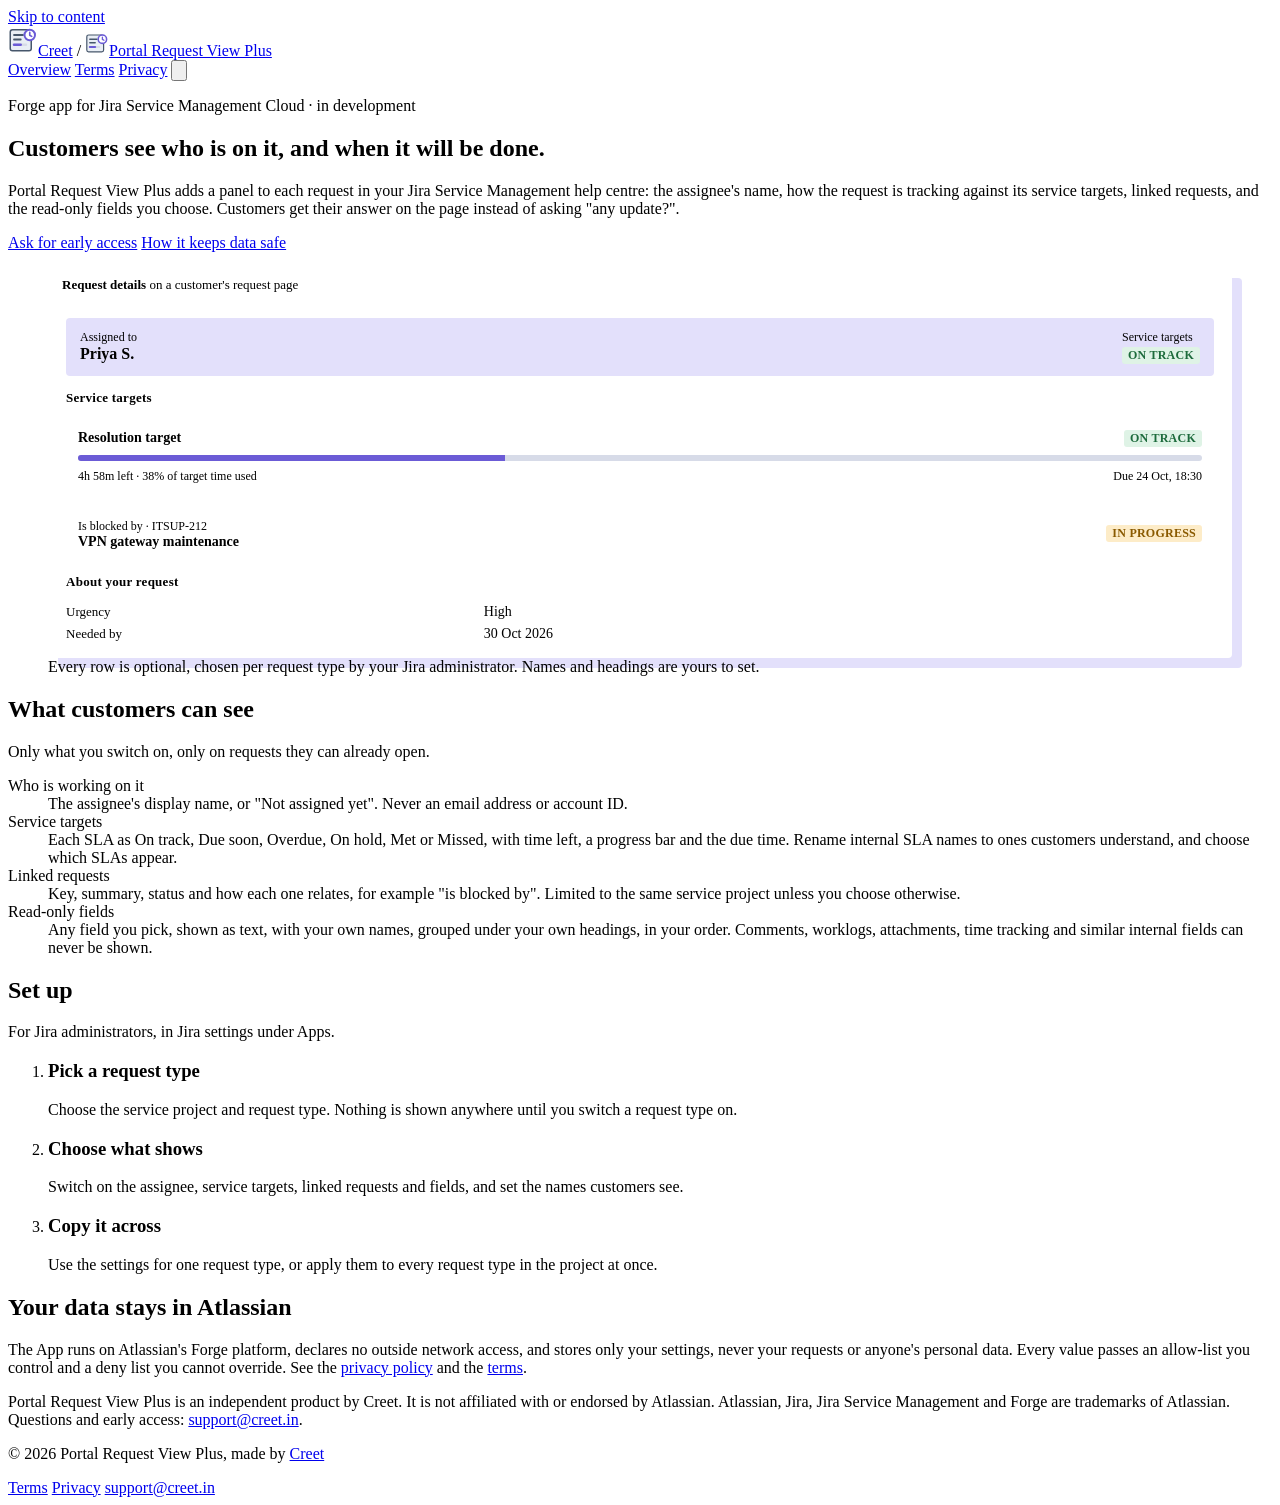
==== index.html @ 69ab5a92 "Add Portal Request View Plus pages: overview, terms, privacy Linked from the app's Forge distributio" ====
<!doctype html>
<html lang="en">
<head>
<meta charset="utf-8"><meta name="viewport" content="width=device-width,initial-scale=1">
<script>try{var t=localStorage.getItem('creet-theme');if(t==='light'||t==='dark')document.documentElement.setAttribute('data-theme',t)}catch(e){}</script>
<title>Portal Request View Plus – show customers who is on it and when it will be done</title>
<meta name="description" content="A Forge app for Jira Service Management Cloud that shows customers, on their request page, the assignee, how the request is tracking against its service targets, linked requests and the read-only fields you choose.">
<meta property="og:type" content="website">
<meta property="og:url" content="https://creet.in/portal-request-view/">
<meta property="og:title" content="Portal Request View Plus">
<meta property="og:description" content="Show Jira Service Management customers who is on their request and when it will be done.">
<link rel="icon" href="icon.svg" type="image/svg+xml">
<link rel="preconnect" href="https://fonts.googleapis.com">
<link rel="preconnect" href="https://fonts.gstatic.com" crossorigin>
<link rel="stylesheet" href="https://fonts.googleapis.com/css2?family=Archivo:wdth,wght@62..125,400..800&family=Courier+Prime&display=swap">
<link rel="stylesheet" href="../styles.css">
<link rel="stylesheet" href="prv.css">
</head>
<body>
<a class="skip" href="#main">Skip to content</a>

<header class="wrap">
  <div class="head-row">
    <div class="brand">
      <a class="mark" href="../"><img src="../icon.svg" alt="" width="30" height="30">Creet</a>
      <span class="sep" aria-hidden="true">/</span>
      <a class="product" href="./"><img src="icon.svg" alt="" width="24" height="24">Portal Request View Plus</a>
    </div>
    <nav class="site-nav" aria-label="Main">
      <a href="./" aria-current="page">Overview</a>
      <a href="terms.html">Terms</a>
      <a href="privacy.html">Privacy</a>
      <button class="theme-toggle" type="button" aria-label="Switch colour theme"><svg class="i-moon" viewBox="0 0 24 24" aria-hidden="true"><path d="M20 14.5A8 8 0 0 1 9.5 4a8 8 0 1 0 10.5 10.5z" fill="none" stroke="currentColor" stroke-width="1.8" stroke-linejoin="round"/></svg><svg class="i-sun" viewBox="0 0 24 24" aria-hidden="true"><circle cx="12" cy="12" r="4" fill="none" stroke="currentColor" stroke-width="1.8"/><path d="M12 2.5V5M12 19v2.5M2.5 12H5M19 12h2.5M5.3 5.3l1.8 1.8M16.9 16.9l1.8 1.8M5.3 18.7l1.8-1.8M16.9 7.1l1.8-1.8" stroke="currentColor" stroke-width="1.8" stroke-linecap="round"/></svg></button>
    </nav>
  </div>
</header>

<main id="main">
  <section class="product-hero wrap">
    <div>
      <p class="kind"><span class="sw sw-lilac"></span>Forge app for Jira Service Management Cloud · in development</p>
      <h1 class="ruled">Customers see who is on it, and when it will be done.</h1>
      <p class="lead">Portal Request View Plus adds a panel to each request in your Jira Service Management help centre: the assignee's name, how the request is tracking against its service targets, linked requests, and the read-only fields you choose. Customers get their answer on the page instead of asking "any update?".</p>
      <p class="actions">
        <a class="btn btn-primary" href="mailto:support@creet.in?subject=Portal%20Request%20View%20Plus%20early%20access">Ask for early access</a>
        <a class="btn" href="#data">How it keeps data safe</a>
      </p>
    </div>

    <figure>
      <div class="panel-frame" aria-label="Example of the customer panel">
        <div class="panel-bar"><b>Request details</b> on a customer's request page</div>
        <div class="panel-body">
          <div class="p-summary">
            <div><span class="p-label">Assigned to</span><span class="p-value">Priya S.</span></div>
            <div><span class="p-label">Service targets</span><span class="p-lozenge p-ok">On track</span></div>
          </div>
          <p class="p-head">Service targets</p>
          <div class="p-card">
            <div class="p-row"><b>Resolution target</b><span class="p-lozenge p-ok">On track</span></div>
            <div class="p-bar"><span style="width:38%"></span></div>
            <div class="p-row p-sub"><span>4h 58m left · 38% of target time used</span><span>Due 24 Oct, 18:30</span></div>
          </div>
          <div class="p-card">
            <div class="p-row"><span><span class="p-sub">Is blocked by · ITSUP-212</span><br><b>VPN gateway maintenance</b></span><span class="p-lozenge p-soon">In progress</span></div>
          </div>
          <p class="p-head">About your request</p>
          <dl class="p-fields">
            <dt>Urgency</dt><dd>High</dd>
            <dt>Needed by</dt><dd>30 Oct 2026</dd>
          </dl>
        </div>
      </div>
      <figcaption>Every row is optional, chosen per request type by your Jira administrator. Names and headings are yours to set.</figcaption>
    </figure>
  </section>

  <section id="features" class="section wrap">
    <div class="section-head">
      <h2>What customers can see</h2>
      <p>Only what you switch on, only on requests they can already open.</p>
    </div>
    <dl class="spec">
      <div><dt>Who is working on it</dt><dd>The assignee's display name, or "Not assigned yet". Never an email address or account ID.</dd></div>
      <div><dt>Service targets</dt><dd>Each SLA as On track, Due soon, Overdue, On hold, Met or Missed, with time left, a progress bar and the due time. Rename internal SLA names to ones customers understand, and choose which SLAs appear.</dd></div>
      <div><dt>Linked requests</dt><dd>Key, summary, status and how each one relates, for example "is blocked by". Limited to the same service project unless you choose otherwise.</dd></div>
      <div><dt>Read-only fields</dt><dd>Any field you pick, shown as text, with your own names, grouped under your own headings, in your order. Comments, worklogs, attachments, time tracking and similar internal fields can never be shown.</dd></div>
    </dl>
  </section>

  <section id="setup" class="section wrap">
    <div class="section-head">
      <h2>Set up</h2>
      <p>For Jira administrators, in Jira settings under Apps.</p>
    </div>
    <ol class="steps">
      <li><h3>Pick a request type</h3><p>Choose the service project and request type. Nothing is shown anywhere until you switch a request type on.</p></li>
      <li><h3>Choose what shows</h3><p>Switch on the assignee, service targets, linked requests and fields, and set the names customers see.</p></li>
      <li><h3>Copy it across</h3><p>Use the settings for one request type, or apply them to every request type in the project at once.</p></li>
    </ol>
  </section>

  <section id="data" class="section wrap">
    <div class="section-head">
      <h2>Your data stays in Atlassian</h2>
      <p>The App runs on Atlassian's Forge platform, declares no outside network access, and stores only your settings, never your requests or anyone's personal data. Every value passes an allow-list you control and a deny list you cannot override. See the <a href="privacy.html">privacy policy</a> and the <a href="terms.html">terms</a>.</p>
    </div>
    <p class="note">Portal Request View Plus is an independent product by Creet. It is not affiliated with or endorsed by Atlassian. Atlassian, Jira, Jira Service Management and Forge are trademarks of Atlassian. Questions and early access: <a href="mailto:support@creet.in">support@creet.in</a>.</p>
  </section>
</main>

<footer class="wrap">
  <div class="foot-row">
    <p>© 2026 Portal Request View Plus, made by <a href="../">Creet</a></p>
    <nav aria-label="Legal">
      <a href="terms.html">Terms</a>
      <a href="privacy.html">Privacy</a>
      <a href="mailto:support@creet.in">support@creet.in</a>
    </nav>
  </div>
</footer>
<script src="../theme.js"></script>
</body>
</html>
---- prv.css ----
/* Portal Request View Plus pages: the shared styles.css plus this tool's carbon colour (lilac) and the panel mock-up. */
:root{
  --lilac:#e3e0fb;--lilac-mark:#6b5bd6;--copy-lilac:#e3e0fb;
  --ok-bg:#dff3e6;--ok-ink:#1d6b3c;--soon-bg:#fdecc8;--soon-ink:#8a5a00;--bar:#d7dbe8;--bar-fill:#6b5bd6;
}
@media (prefers-color-scheme:dark){
  :root:not([data-theme="light"]){--lilac:#2b2753;--lilac-mark:#a99cff;--copy-lilac:#4a4390;--ok-bg:#1c392b;--ok-ink:#8fe0ae;--soon-bg:#3d3216;--soon-ink:#f5cf74;--bar:#343b68;--bar-fill:#a99cff}
}
:root[data-theme="dark"]{--lilac:#2b2753;--lilac-mark:#a99cff;--copy-lilac:#4a4390;--ok-bg:#1c392b;--ok-ink:#8fe0ae;--soon-bg:#3d3216;--soon-ink:#f5cf74;--bar:#343b68;--bar-fill:#a99cff}

.sw-lilac{background:var(--lilac-mark)}
.legal .notice{background:var(--lilac)}

/* A static picture of the customer panel, drawn with HTML so it stays sharp and follows the theme. */
.panel-frame{border:1.5px solid var(--ink);border-radius:4px;background:var(--sheet);overflow:hidden;box-shadow:10px 10px 0 var(--copy-lilac)}
.panel-bar{padding:9px 14px;border-bottom:1px solid var(--rule);font-size:13px;color:var(--ink-soft)}
.panel-bar b{color:var(--ink);font-weight:600}
.panel-body{padding:16px 18px;display:grid;gap:14px}
.p-summary{display:flex;justify-content:space-between;align-items:center;gap:12px;padding:12px 14px;border-radius:4px;background:var(--lilac)}
.p-label{display:block;font-size:12px;color:var(--ink-soft)}
.p-value{font-weight:700}
.p-lozenge{display:inline-block;padding:1px 6px;border-radius:3px;font-size:12px;font-weight:700;text-transform:uppercase;letter-spacing:.02em}
.p-ok{background:var(--ok-bg);color:var(--ok-ink)}
.p-soon{background:var(--soon-bg);color:var(--soon-ink)}
.p-head{margin:0;font-size:13px;font-weight:800;letter-spacing:.02em}
.p-card{border:1px solid var(--rule);border-radius:4px;padding:10px 12px;display:grid;gap:8px}
.p-row{display:flex;justify-content:space-between;align-items:center;gap:12px;font-size:14px}
.p-sub{font-size:12px;color:var(--ink-soft)}
.p-bar{height:6px;border-radius:3px;background:var(--bar);overflow:hidden}
.p-bar span{display:block;height:100%;background:var(--bar-fill)}
.p-fields{display:grid;grid-template-columns:minmax(7rem,35%) 1fr;gap:6px 16px;font-size:14px;margin:0}
.p-fields dt{color:var(--ink-soft);font-size:13px}
.p-fields dd{margin:0}
@media (max-width:560px){.p-summary{flex-direction:column;align-items:flex-start}}
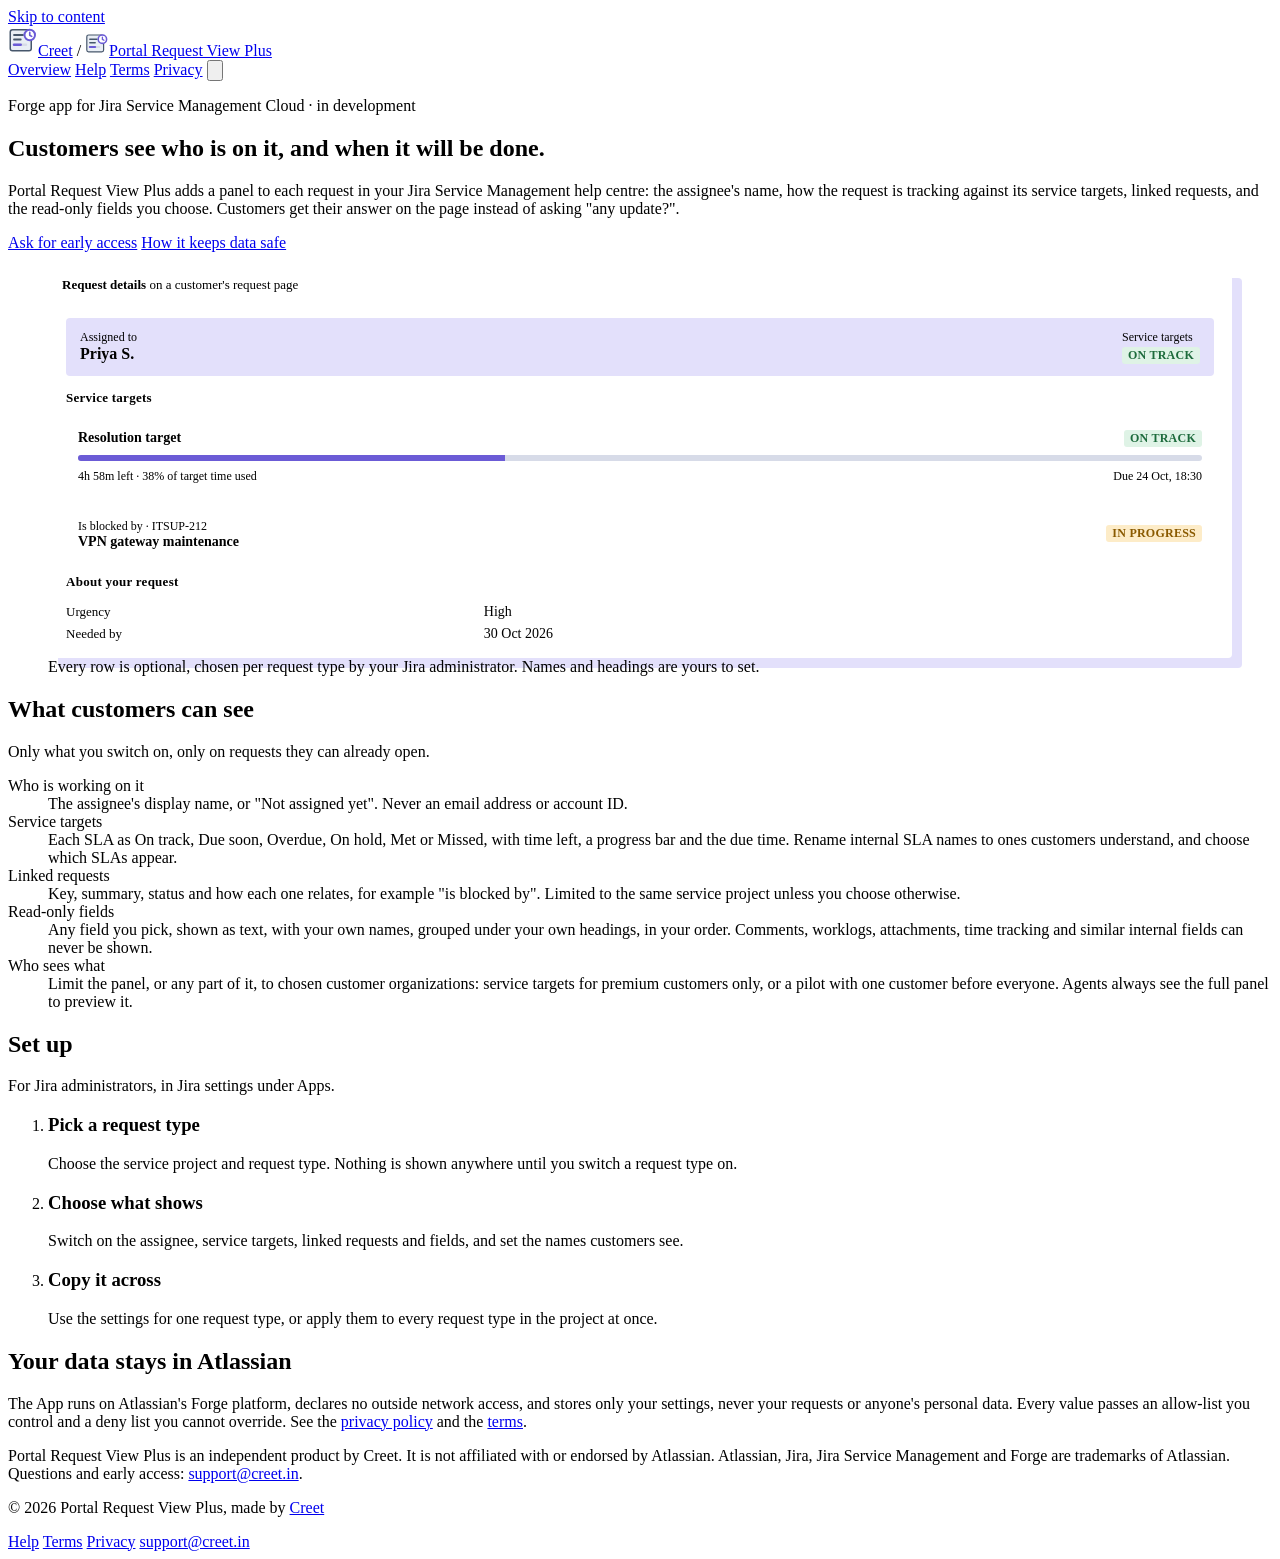
==== commit 1f3f964b: "Add help page; describe audience rules on overview and privacy pages - help.html: setup guide, audie" ====
--- a/index.html
+++ b/index.html
@@ -28,6 +28,7 @@
     </div>
     <nav class="site-nav" aria-label="Main">
       <a href="./" aria-current="page">Overview</a>
+      <a href="help.html">Help</a>
       <a href="terms.html">Terms</a>
       <a href="privacy.html">Privacy</a>
       <button class="theme-toggle" type="button" aria-label="Switch colour theme"><svg class="i-moon" viewBox="0 0 24 24" aria-hidden="true"><path d="M20 14.5A8 8 0 0 1 9.5 4a8 8 0 1 0 10.5 10.5z" fill="none" stroke="currentColor" stroke-width="1.8" stroke-linejoin="round"/></svg><svg class="i-sun" viewBox="0 0 24 24" aria-hidden="true"><circle cx="12" cy="12" r="4" fill="none" stroke="currentColor" stroke-width="1.8"/><path d="M12 2.5V5M12 19v2.5M2.5 12H5M19 12h2.5M5.3 5.3l1.8 1.8M16.9 16.9l1.8 1.8M5.3 18.7l1.8-1.8M16.9 7.1l1.8-1.8" stroke="currentColor" stroke-width="1.8" stroke-linecap="round"/></svg></button>
@@ -85,6 +86,7 @@
       <div><dt>Service targets</dt><dd>Each SLA as On track, Due soon, Overdue, On hold, Met or Missed, with time left, a progress bar and the due time. Rename internal SLA names to ones customers understand, and choose which SLAs appear.</dd></div>
       <div><dt>Linked requests</dt><dd>Key, summary, status and how each one relates, for example "is blocked by". Limited to the same service project unless you choose otherwise.</dd></div>
       <div><dt>Read-only fields</dt><dd>Any field you pick, shown as text, with your own names, grouped under your own headings, in your order. Comments, worklogs, attachments, time tracking and similar internal fields can never be shown.</dd></div>
+      <div><dt>Who sees what</dt><dd>Limit the panel, or any part of it, to chosen customer organizations: service targets for premium customers only, or a pilot with one customer before everyone. Agents always see the full panel to preview it.</dd></div>
     </dl>
   </section>
 
@@ -113,6 +115,7 @@
   <div class="foot-row">
     <p>© 2026 Portal Request View Plus, made by <a href="../">Creet</a></p>
     <nav aria-label="Legal">
+      <a href="help.html">Help</a>
       <a href="terms.html">Terms</a>
       <a href="privacy.html">Privacy</a>
       <a href="mailto:support@creet.in">support@creet.in</a>
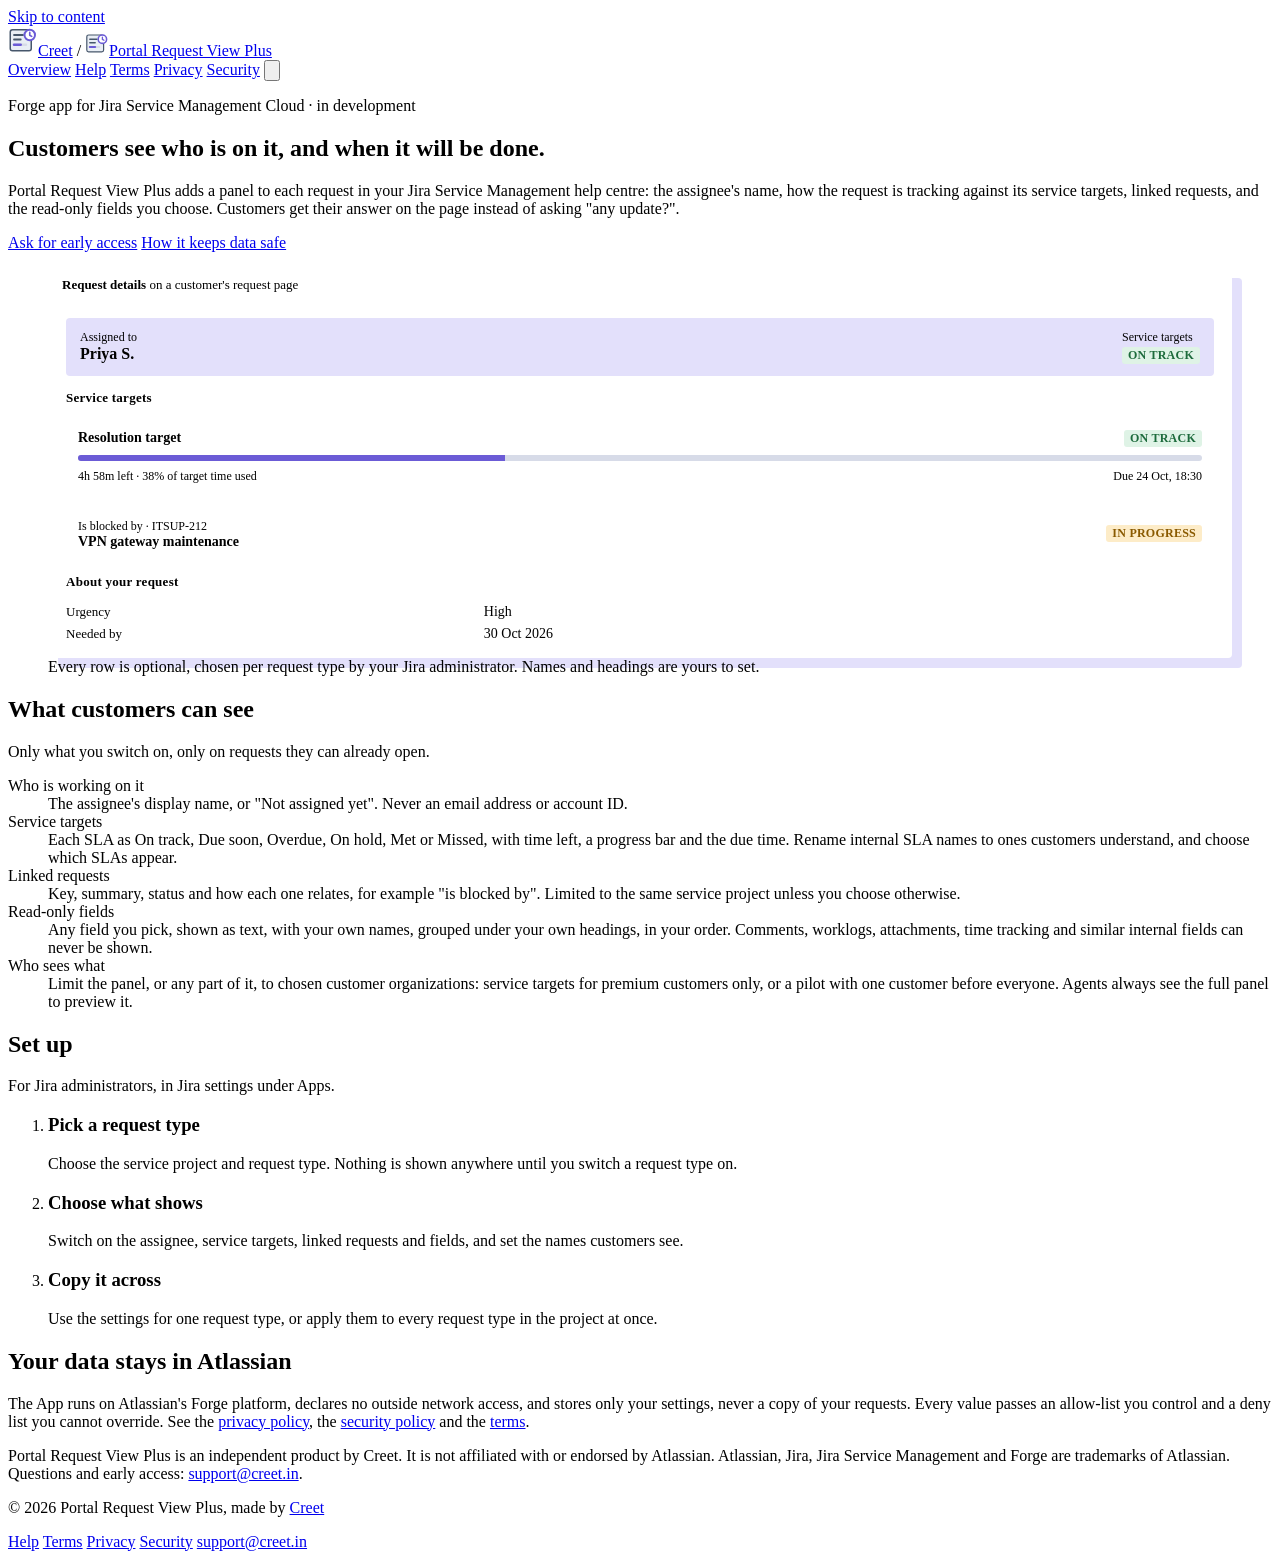
==== commit 6457fc2b: "Add security policy; rewrite privacy policy for Atlassian P&S review For ECOHELP-178091: the securit" ====
--- a/index.html
+++ b/index.html
@@ -31,6 +31,7 @@
       <a href="help.html">Help</a>
       <a href="terms.html">Terms</a>
       <a href="privacy.html">Privacy</a>
+      <a href="security.html">Security</a>
       <button class="theme-toggle" type="button" aria-label="Switch colour theme"><svg class="i-moon" viewBox="0 0 24 24" aria-hidden="true"><path d="M20 14.5A8 8 0 0 1 9.5 4a8 8 0 1 0 10.5 10.5z" fill="none" stroke="currentColor" stroke-width="1.8" stroke-linejoin="round"/></svg><svg class="i-sun" viewBox="0 0 24 24" aria-hidden="true"><circle cx="12" cy="12" r="4" fill="none" stroke="currentColor" stroke-width="1.8"/><path d="M12 2.5V5M12 19v2.5M2.5 12H5M19 12h2.5M5.3 5.3l1.8 1.8M16.9 16.9l1.8 1.8M5.3 18.7l1.8-1.8M16.9 7.1l1.8-1.8" stroke="currentColor" stroke-width="1.8" stroke-linecap="round"/></svg></button>
     </nav>
   </div>
@@ -105,7 +106,7 @@
   <section id="data" class="section wrap">
     <div class="section-head">
       <h2>Your data stays in Atlassian</h2>
-      <p>The App runs on Atlassian's Forge platform, declares no outside network access, and stores only your settings, never your requests or anyone's personal data. Every value passes an allow-list you control and a deny list you cannot override. See the <a href="privacy.html">privacy policy</a> and the <a href="terms.html">terms</a>.</p>
+      <p>The App runs on Atlassian's Forge platform, declares no outside network access, and stores only your settings, never a copy of your requests. Every value passes an allow-list you control and a deny list you cannot override. See the <a href="privacy.html">privacy policy</a>, the <a href="security.html">security policy</a> and the <a href="terms.html">terms</a>.</p>
     </div>
     <p class="note">Portal Request View Plus is an independent product by Creet. It is not affiliated with or endorsed by Atlassian. Atlassian, Jira, Jira Service Management and Forge are trademarks of Atlassian. Questions and early access: <a href="mailto:support@creet.in">support@creet.in</a>.</p>
   </section>
@@ -118,6 +119,7 @@
       <a href="help.html">Help</a>
       <a href="terms.html">Terms</a>
       <a href="privacy.html">Privacy</a>
+      <a href="security.html">Security</a>
       <a href="mailto:support@creet.in">support@creet.in</a>
     </nav>
   </div>
